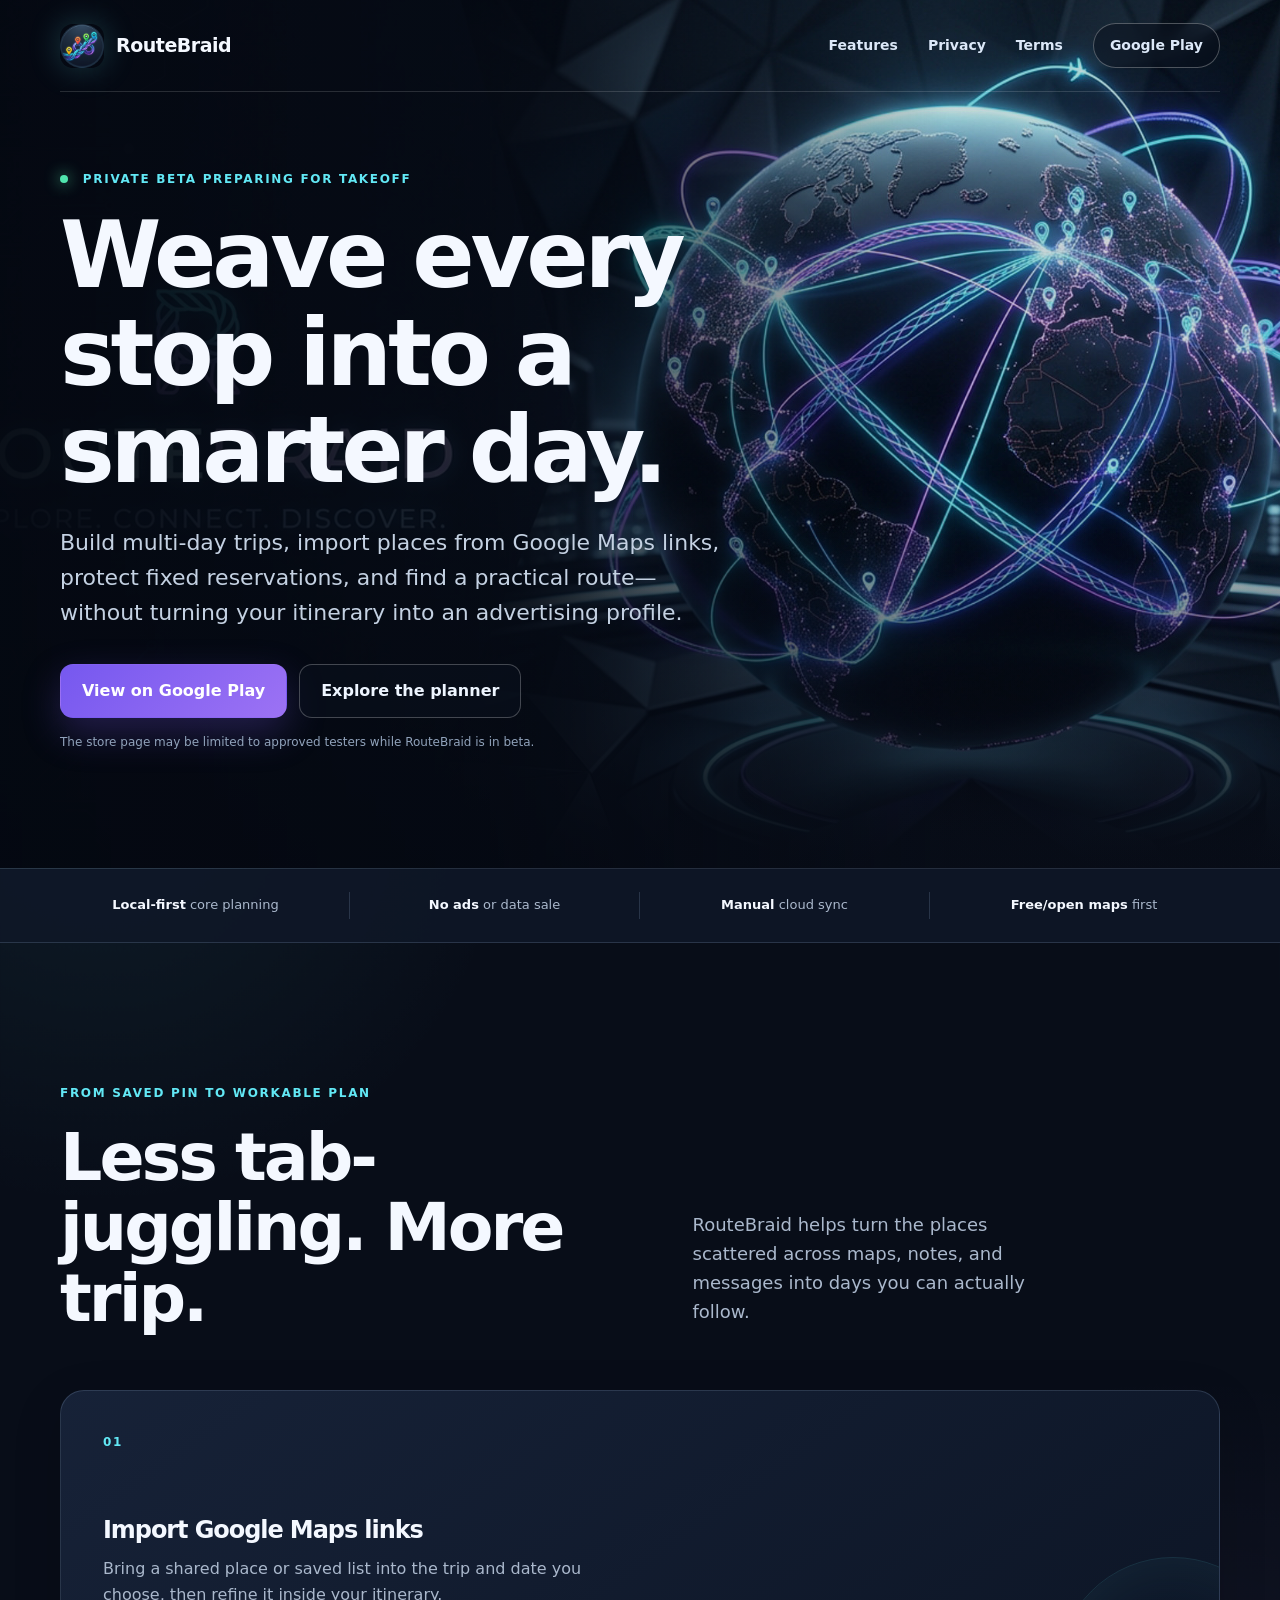
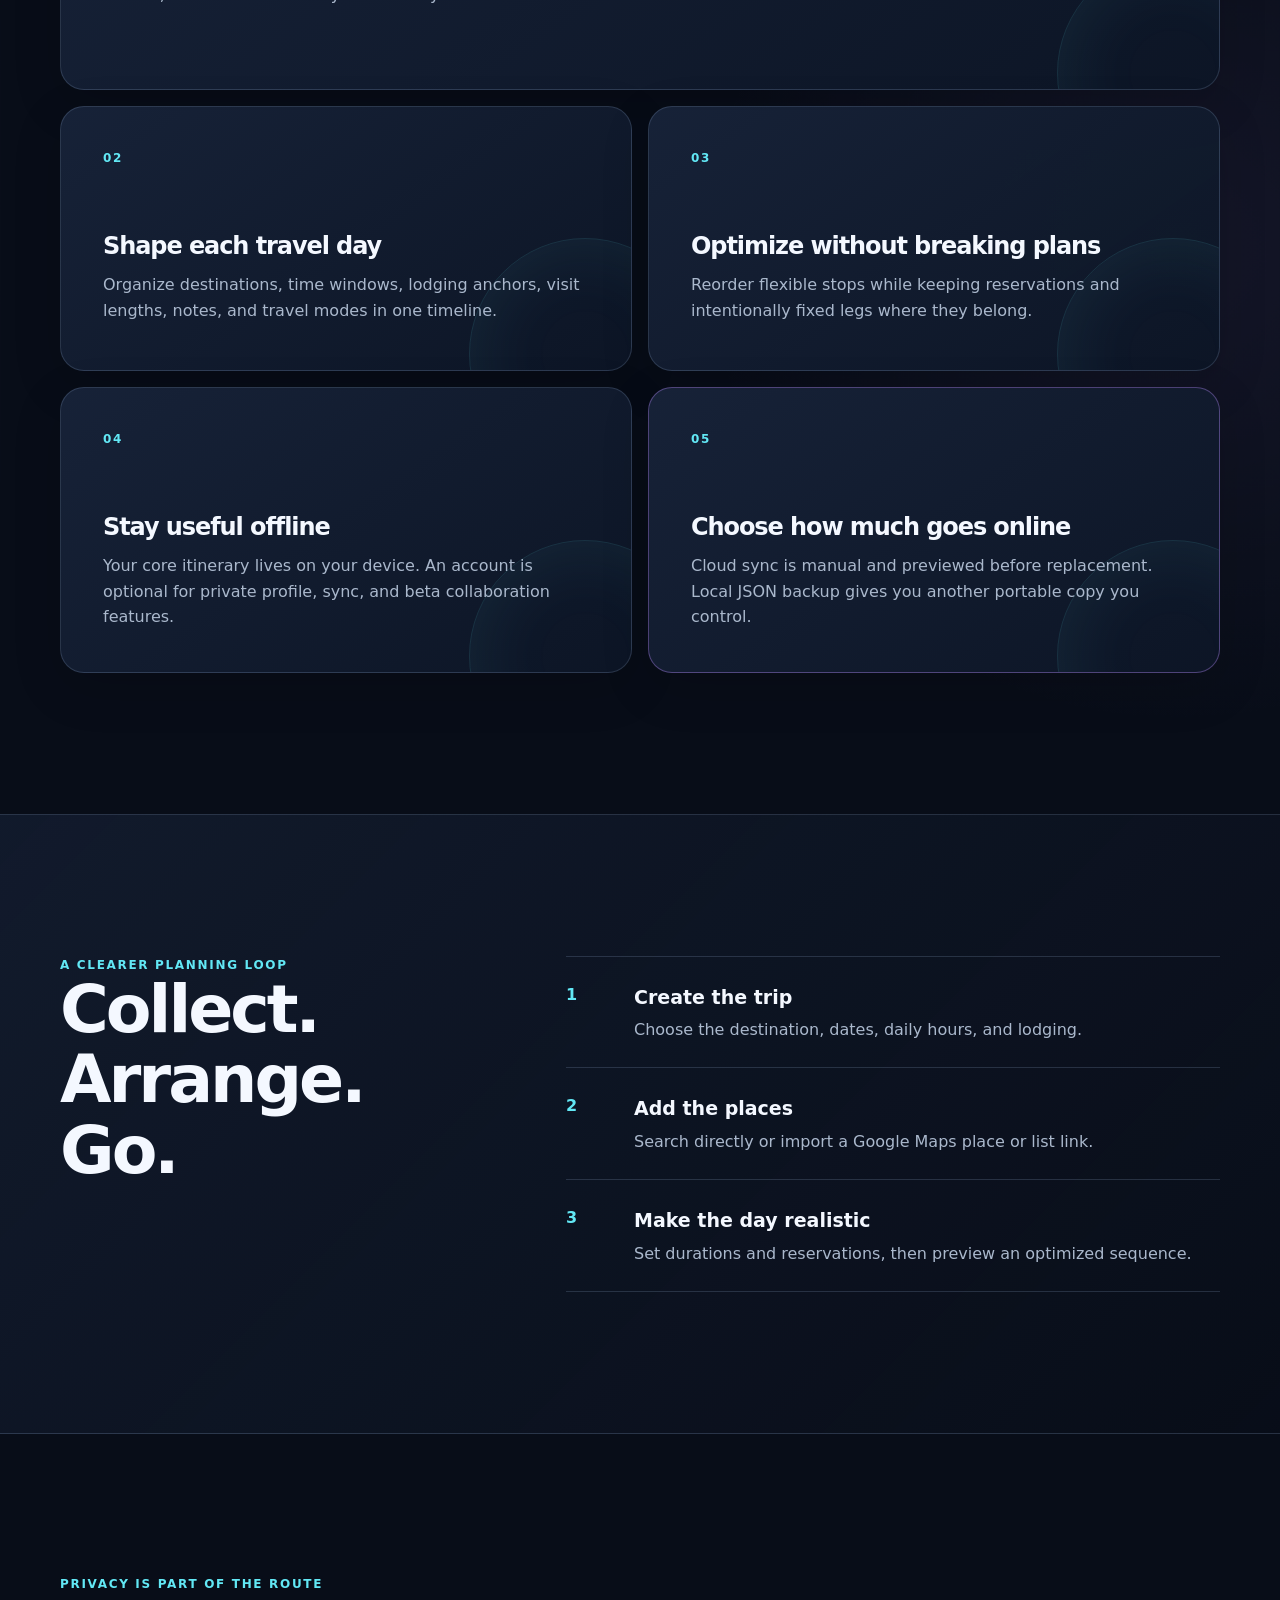
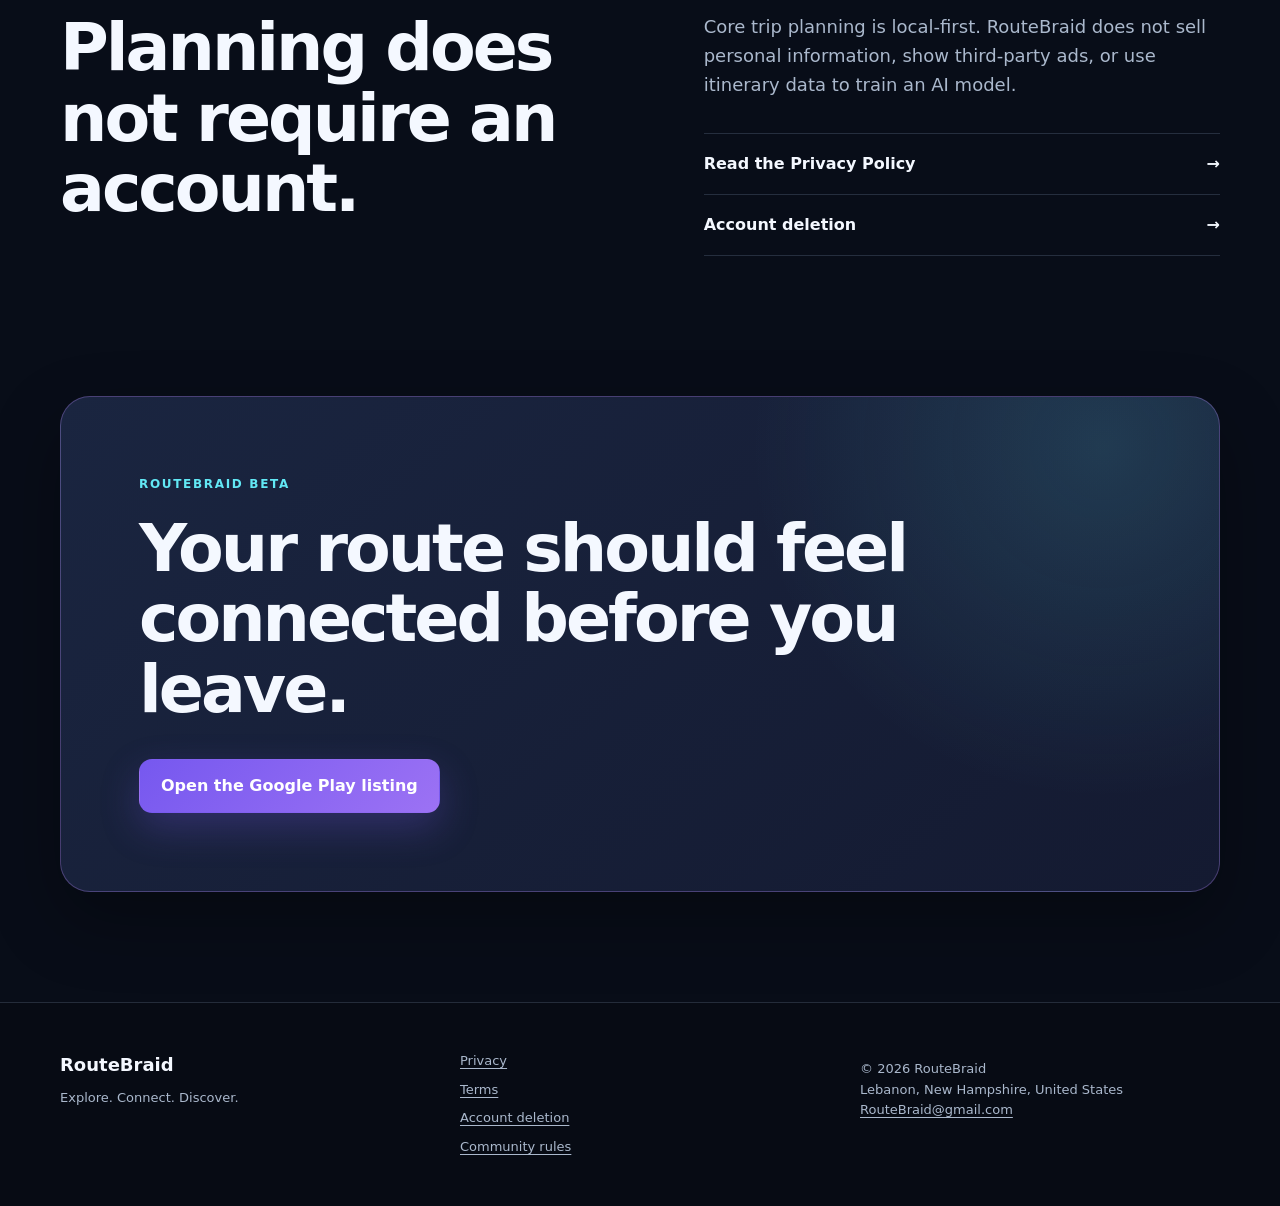
==== index.html @ 851195bb "init" ====
<!doctype html>
<html lang="en">
<head>
  <meta charset="utf-8">
  <meta name="viewport" content="width=device-width, initial-scale=1">
  <meta name="theme-color" content="#0b1020">
  <meta name="description" content="RouteBraid is a privacy-first, local-first trip planner for importing places, organizing multi-day itineraries, and optimizing daily routes.">
  <meta property="og:type" content="website">
  <meta property="og:title" content="RouteBraid — weave a smarter trip">
  <meta property="og:description" content="Import places, organize every day, and turn scattered stops into a practical route.">
  <meta property="og:image" content="assets/routebraid-hero.jpg">
  <meta name="twitter:card" content="summary_large_image">
  <meta name="twitter:title" content="RouteBraid — weave a smarter trip">
  <meta name="twitter:description" content="Import places, organize every day, and turn scattered stops into a practical route.">
  <meta name="twitter:image" content="assets/routebraid-hero.jpg">
  <title>RouteBraid — Smart, private trip planning</title>
  <link rel="icon" href="assets/app-icon.png">
  <link rel="stylesheet" href="assets/styles.css">
</head>
<body>
  <a class="skip-link" href="#main">Skip to content</a>
  <header class="site-header">
    <a class="brand" href="./" aria-label="RouteBraid home">
      <img src="assets/app-icon.png" alt="" width="44" height="44">
      <span>RouteBraid</span>
    </a>
    <nav class="site-nav" aria-label="Primary navigation">
      <a href="#features">Features</a>
      <a href="privacy/">Privacy</a>
      <a href="terms/">Terms</a>
      <a class="nav-cta" href="https://play.google.com/store/apps/details?id=com.routebraid.app" rel="noopener">Google Play</a>
    </nav>
  </header>

  <main id="main">
    <section class="hero" aria-labelledby="hero-title">
      <div class="hero-image" role="img" aria-label="Glowing braided travel routes circling a globe"></div>
      <div class="hero-shade"></div>
      <div class="hero-content shell">
        <p class="eyebrow"><span class="status-dot"></span> Private beta preparing for takeoff</p>
        <h1 id="hero-title">Weave every stop into a smarter day.</h1>
        <p class="hero-copy">Build multi-day trips, import places from Google Maps links, protect fixed reservations, and find a practical route—without turning your itinerary into an advertising profile.</p>
        <div class="hero-actions">
          <a class="button button-primary" href="https://play.google.com/store/apps/details?id=com.routebraid.app" rel="noopener">View on Google Play</a>
          <a class="button button-quiet" href="#features">Explore the planner</a>
        </div>
        <p class="availability">The store page may be limited to approved testers while RouteBraid is in beta.</p>
      </div>
    </section>

    <section class="signal-strip" aria-label="RouteBraid highlights">
      <div class="shell signal-grid">
        <span><strong>Local-first</strong> core planning</span>
        <span><strong>No ads</strong> or data sale</span>
        <span><strong>Manual</strong> cloud sync</span>
        <span><strong>Free/open maps</strong> first</span>
      </div>
    </section>

    <section class="section shell" id="features" aria-labelledby="features-title">
      <div class="section-heading">
        <p class="eyebrow">From saved pin to workable plan</p>
        <h2 id="features-title">Less tab-juggling. More trip.</h2>
        <p>RouteBraid helps turn the places scattered across maps, notes, and messages into days you can actually follow.</p>
      </div>
      <div class="feature-grid">
        <article class="feature-card feature-wide">
          <span class="feature-number">01</span>
          <h3>Import Google Maps links</h3>
          <p>Bring a shared place or saved list into the trip and date you choose, then refine it inside your itinerary.</p>
        </article>
        <article class="feature-card">
          <span class="feature-number">02</span>
          <h3>Shape each travel day</h3>
          <p>Organize destinations, time windows, lodging anchors, visit lengths, notes, and travel modes in one timeline.</p>
        </article>
        <article class="feature-card">
          <span class="feature-number">03</span>
          <h3>Optimize without breaking plans</h3>
          <p>Reorder flexible stops while keeping reservations and intentionally fixed legs where they belong.</p>
        </article>
        <article class="feature-card">
          <span class="feature-number">04</span>
          <h3>Stay useful offline</h3>
          <p>Your core itinerary lives on your device. An account is optional for private profile, sync, and beta collaboration features.</p>
        </article>
        <article class="feature-card feature-accent">
          <span class="feature-number">05</span>
          <h3>Choose how much goes online</h3>
          <p>Cloud sync is manual and previewed before replacement. Local JSON backup gives you another portable copy you control.</p>
        </article>
      </div>
    </section>

    <section class="section process-section" aria-labelledby="process-title">
      <div class="shell process-layout">
        <div class="section-heading compact">
          <p class="eyebrow">A clearer planning loop</p>
          <h2 id="process-title">Collect. Arrange. Go.</h2>
        </div>
        <ol class="process-list">
          <li><span>1</span><div><strong>Create the trip</strong><p>Choose the destination, dates, daily hours, and lodging.</p></div></li>
          <li><span>2</span><div><strong>Add the places</strong><p>Search directly or import a Google Maps place or list link.</p></div></li>
          <li><span>3</span><div><strong>Make the day realistic</strong><p>Set durations and reservations, then preview an optimized sequence.</p></div></li>
        </ol>
      </div>
    </section>

    <section class="section shell privacy-panel" aria-labelledby="privacy-title">
      <div>
        <p class="eyebrow">Privacy is part of the route</p>
        <h2 id="privacy-title">Planning does not require an account.</h2>
      </div>
      <div class="privacy-copy">
        <p>Core trip planning is local-first. RouteBraid does not sell personal information, show third-party ads, or use itinerary data to train an AI model.</p>
        <div class="text-links">
          <a href="privacy/">Read the Privacy Policy <span aria-hidden="true">→</span></a>
          <a href="account-deletion/">Account deletion <span aria-hidden="true">→</span></a>
        </div>
      </div>
    </section>

    <section class="section shell final-cta" aria-labelledby="cta-title">
      <p class="eyebrow">RouteBraid beta</p>
      <h2 id="cta-title">Your route should feel connected before you leave.</h2>
      <a class="button button-primary" href="https://play.google.com/store/apps/details?id=com.routebraid.app" rel="noopener">Open the Google Play listing</a>
    </section>
  </main>

  <footer class="site-footer">
    <div class="shell footer-grid">
      <div><strong>RouteBraid</strong><p>Explore. Connect. Discover.</p></div>
      <nav aria-label="Legal navigation">
        <a href="privacy/">Privacy</a>
        <a href="terms/">Terms</a>
        <a href="account-deletion/">Account deletion</a>
        <a href="community/">Community rules</a>
      </nav>
      <p>© 2026 RouteBraid<br>Lebanon, New Hampshire, United States<br><a href="mailto:RouteBraid@gmail.com">RouteBraid@gmail.com</a></p>
    </div>
  </footer>
</body>
</html>
---- assets/styles.css ----
:root {
  color-scheme: dark;
  --bg: #080d18;
  --bg-raised: #0f1728;
  --surface: #131d30;
  --surface-soft: #18243a;
  --line: rgba(168, 193, 231, 0.18);
  --text: #f4f8ff;
  --muted: #aab8cc;
  --cyan: #62e8f5;
  --violet: #b98cff;
  --primary: #8b6df6;
  --primary-strong: #7658ef;
  --shadow: 0 28px 70px rgba(0, 0, 0, 0.3);
  font-family: Inter, ui-sans-serif, system-ui, -apple-system, BlinkMacSystemFont, "Segoe UI", sans-serif;
}

* { box-sizing: border-box; }

html {
  scroll-behavior: smooth;
  background: var(--bg);
}

body {
  margin: 0;
  background:
    radial-gradient(circle at 8% 18%, rgba(98, 232, 245, 0.07), transparent 26rem),
    radial-gradient(circle at 92% 42%, rgba(185, 140, 255, 0.07), transparent 30rem),
    var(--bg);
  color: var(--text);
  font-family: inherit;
  line-height: 1.6;
}

img { max-width: 100%; }
a { color: inherit; }

.skip-link {
  position: fixed;
  z-index: 100;
  top: 12px;
  left: 12px;
  padding: 10px 14px;
  border-radius: 8px;
  background: #fff;
  color: #101524;
  transform: translateY(-150%);
}

.skip-link:focus { transform: translateY(0); }

.shell {
  width: min(1160px, calc(100% - 40px));
  margin-inline: auto;
}

.site-header {
  position: absolute;
  z-index: 10;
  top: 0;
  left: 50%;
  display: flex;
  width: min(1160px, calc(100% - 40px));
  min-height: 92px;
  align-items: center;
  justify-content: space-between;
  gap: 28px;
  border-bottom: 1px solid rgba(255, 255, 255, 0.14);
  transform: translateX(-50%);
}

.brand {
  display: inline-flex;
  align-items: center;
  gap: 12px;
  font-size: 19px;
  font-weight: 850;
  letter-spacing: -0.025em;
  text-decoration: none;
}

.brand img {
  width: 44px;
  height: 44px;
  border-radius: 13px;
  box-shadow: 0 0 32px rgba(98, 232, 245, 0.22);
}

.site-nav {
  display: flex;
  align-items: center;
  gap: clamp(14px, 2.4vw, 30px);
  color: #dce8f8;
  font-size: 14px;
  font-weight: 700;
}

.site-nav a { text-decoration: none; }
.site-nav a:hover { color: var(--cyan); }

.site-nav .nav-cta {
  padding: 10px 16px;
  border: 1px solid rgba(255, 255, 255, 0.28);
  border-radius: 999px;
  background: rgba(8, 13, 24, 0.42);
  backdrop-filter: blur(10px);
}

.hero {
  position: relative;
  display: grid;
  min-height: 780px;
  align-items: end;
  overflow: hidden;
  border-bottom: 1px solid var(--line);
}

.hero-image,
.hero-shade {
  position: absolute;
  inset: 0;
}

.hero-image {
  background-image: url("routebraid-hero.jpg");
  background-position: center;
  background-size: cover;
  transform: scale(1.025);
}

.hero-shade {
  background:
    linear-gradient(90deg, rgba(4, 8, 17, 0.97) 0%, rgba(4, 8, 17, 0.84) 38%, rgba(4, 8, 17, 0.16) 74%),
    linear-gradient(0deg, #080d18 0%, transparent 44%);
}

.hero-content {
  position: relative;
  z-index: 1;
  padding-top: 170px;
  padding-bottom: 116px;
}

.eyebrow {
  margin: 0 0 18px;
  color: var(--cyan);
  font-size: 12px;
  font-weight: 850;
  letter-spacing: 0.14em;
  text-transform: uppercase;
}

.status-dot {
  display: inline-block;
  width: 8px;
  height: 8px;
  margin-right: 9px;
  border-radius: 50%;
  background: #50e5ae;
  box-shadow: 0 0 15px #50e5ae;
}

h1,
h2,
h3 {
  margin-top: 0;
  line-height: 1.06;
  letter-spacing: -0.045em;
}

h1 {
  max-width: 760px;
  margin-bottom: 25px;
  font-size: clamp(52px, 7.4vw, 92px);
}

h2 { font-size: clamp(38px, 5.2vw, 68px); }
h3 { font-size: 24px; }

.hero-copy {
  max-width: 675px;
  margin: 0 0 34px;
  color: #c4d1e2;
  font-size: clamp(18px, 2.2vw, 22px);
}

.hero-actions {
  display: flex;
  flex-wrap: wrap;
  gap: 12px;
}

.button {
  display: inline-flex;
  min-height: 50px;
  align-items: center;
  justify-content: center;
  padding: 13px 21px;
  border: 1px solid transparent;
  border-radius: 13px;
  font-weight: 800;
  text-decoration: none;
  transition: transform 150ms ease, border-color 150ms ease, background 150ms ease;
}

.button:hover { transform: translateY(-2px); }

.button-primary {
  background: linear-gradient(135deg, var(--primary-strong), #9c72f4);
  box-shadow: 0 15px 38px rgba(118, 88, 239, 0.26);
  color: #fff;
}

.button-quiet {
  border-color: rgba(255, 255, 255, 0.24);
  background: rgba(10, 16, 29, 0.64);
  color: #eef5ff;
}

.availability {
  margin: 15px 0 0;
  color: #91a3bb;
  font-size: 12px;
}

.signal-strip {
  border-bottom: 1px solid var(--line);
  background: rgba(15, 23, 40, 0.84);
}

.signal-grid {
  display: grid;
  grid-template-columns: repeat(4, 1fr);
  padding-block: 23px;
  color: var(--muted);
  font-size: 13px;
}

.signal-grid span {
  padding: 3px 18px;
  border-right: 1px solid var(--line);
  text-align: center;
}

.signal-grid span:first-child { padding-left: 0; }
.signal-grid span:last-child { padding-right: 0; border-right: 0; }
.signal-grid strong { color: var(--text); }

.section { padding-block: clamp(84px, 11vw, 148px); }

.section-heading {
  display: grid;
  max-width: 970px;
  grid-template-columns: minmax(0, 1.25fr) minmax(280px, 0.75fr);
  gap: 20px 70px;
  align-items: end;
  margin-bottom: 56px;
}

.section-heading .eyebrow { grid-column: 1 / -1; margin-bottom: -1px; }
.section-heading h2 { margin-bottom: 0; }
.section-heading > p:last-child { margin: 0 0 7px; color: var(--muted); font-size: 18px; }

.feature-grid {
  display: grid;
  grid-template-columns: repeat(2, minmax(0, 1fr));
  gap: 16px;
}

.feature-card {
  position: relative;
  min-height: 265px;
  padding: clamp(26px, 4vw, 42px);
  overflow: hidden;
  border: 1px solid var(--line);
  border-radius: 24px;
  background: linear-gradient(145deg, rgba(24, 36, 58, 0.94), rgba(13, 22, 38, 0.96));
  box-shadow: 0 15px 50px rgba(0, 0, 0, 0.14);
}

.feature-card::after {
  position: absolute;
  right: -70px;
  bottom: -100px;
  width: 230px;
  height: 230px;
  border: 1px solid rgba(98, 232, 245, 0.12);
  border-radius: 50%;
  box-shadow: 0 0 80px rgba(98, 232, 245, 0.08) inset;
  content: "";
}

.feature-wide { grid-column: 1 / -1; min-height: 300px; }
.feature-wide p { max-width: 650px; }
.feature-accent { border-color: rgba(185, 140, 255, 0.36); }

.feature-number {
  display: block;
  margin-bottom: 66px;
  color: var(--cyan);
  font-size: 12px;
  font-weight: 850;
  letter-spacing: 0.14em;
}

.feature-card h3 { max-width: 600px; margin-bottom: 13px; }
.feature-card p { position: relative; z-index: 1; max-width: 520px; margin: 0; color: var(--muted); }

.process-section {
  border-block: 1px solid var(--line);
  background: linear-gradient(135deg, rgba(19, 29, 48, 0.82), rgba(8, 13, 24, 0.6));
}

.process-layout {
  display: grid;
  grid-template-columns: 0.8fr 1.2fr;
  gap: 70px;
}

.section-heading.compact {
  display: block;
  margin: 0;
}

.process-list {
  margin: 0;
  padding: 0;
  list-style: none;
}

.process-list li {
  display: grid;
  grid-template-columns: 48px 1fr;
  gap: 20px;
  padding: 25px 0;
  border-top: 1px solid var(--line);
}

.process-list li:last-child { border-bottom: 1px solid var(--line); }
.process-list > li > span { color: var(--cyan); font-weight: 850; }
.process-list strong { font-size: 19px; }
.process-list p { margin: 5px 0 0; color: var(--muted); }

.privacy-panel {
  display: grid;
  grid-template-columns: 1fr 0.9fr;
  gap: 70px;
  align-items: start;
}

.privacy-panel h2 { margin-bottom: 0; }
.privacy-copy > p { margin-top: 38px; color: var(--muted); font-size: 18px; }

.text-links {
  display: grid;
  gap: 0;
  margin-top: 34px;
  border-top: 1px solid var(--line);
}

.text-links a {
  display: flex;
  justify-content: space-between;
  padding: 17px 0;
  border-bottom: 1px solid var(--line);
  font-weight: 800;
  text-decoration: none;
}

.text-links a:hover { color: var(--cyan); }

.final-cta {
  margin-bottom: 110px;
  padding: clamp(42px, 7vw, 78px);
  border: 1px solid rgba(185, 140, 255, 0.3);
  border-radius: 30px;
  background:
    radial-gradient(circle at 90% 10%, rgba(98, 232, 245, 0.14), transparent 22rem),
    linear-gradient(140deg, #1a2540, #141a31);
  box-shadow: var(--shadow);
}

.final-cta h2 { max-width: 830px; margin-bottom: 35px; }

.site-footer {
  padding: 48px 0;
  border-top: 1px solid var(--line);
  background: #070b14;
}

.footer-grid {
  display: grid;
  grid-template-columns: 1fr 1fr 1fr;
  gap: 40px;
  color: var(--muted);
  font-size: 13px;
}

.footer-grid strong { color: var(--text); font-size: 18px; }
.footer-grid p { margin: 8px 0 0; }
.footer-grid nav { display: grid; align-content: start; gap: 8px; }
.footer-grid a { text-underline-offset: 3px; }

/* Legal pages */
.legal-page .site-header {
  position: relative;
  left: auto;
  transform: none;
}

.legal-page .site-nav a[aria-current="page"] { color: var(--cyan); }

.legal-main {
  padding: 82px 0 120px;
}

.legal-intro {
  max-width: 820px;
  margin-bottom: 46px;
}

.legal-intro h1 {
  margin-bottom: 20px;
  font-size: clamp(46px, 6.5vw, 78px);
}

.legal-intro p { color: var(--muted); font-size: 18px; }

.legal-layout {
  display: grid;
  grid-template-columns: 220px minmax(0, 780px);
  gap: 54px;
  align-items: start;
}

.legal-side {
  position: sticky;
  top: 28px;
  display: grid;
  gap: 6px;
}

.legal-side a {
  padding: 9px 12px;
  border-radius: 9px;
  color: var(--muted);
  font-size: 13px;
  font-weight: 700;
  text-decoration: none;
}

.legal-side a:hover,
.legal-side a[aria-current="page"] {
  background: var(--surface-soft);
  color: var(--text);
}

.legal-document {
  padding: clamp(28px, 5vw, 58px);
  border: 1px solid var(--line);
  border-radius: 28px;
  background: rgba(17, 27, 45, 0.92);
  box-shadow: var(--shadow);
}

.legal-document h1 {
  margin-bottom: 28px;
  font-size: clamp(34px, 5vw, 52px);
}

.legal-document h2 {
  margin: 46px 0 15px;
  padding-top: 9px;
  font-size: clamp(23px, 3.5vw, 30px);
  letter-spacing: -0.025em;
}

.legal-document p,
.legal-document li { color: #c3cede; }
.legal-document p { margin: 0 0 17px; }
.legal-document ul,
.legal-document ol { margin: 0 0 22px; padding-left: 24px; }
.legal-document li + li { margin-top: 9px; }
.legal-document strong { color: #f3f7fe; }
.legal-document a { color: var(--cyan); }

a:focus-visible,
.button:focus-visible {
  outline: 3px solid var(--cyan);
  outline-offset: 4px;
}

@media (max-width: 820px) {
  .site-header { min-height: 78px; }
  .site-nav a:not(.nav-cta) { display: none; }
  .hero { min-height: 720px; }
  .hero-shade {
    background:
      linear-gradient(90deg, rgba(4, 8, 17, 0.95), rgba(4, 8, 17, 0.52)),
      linear-gradient(0deg, #080d18 0%, transparent 52%);
  }
  .hero-content { padding-bottom: 84px; }
  .signal-grid { grid-template-columns: repeat(2, 1fr); row-gap: 14px; }
  .signal-grid span:nth-child(2) { border-right: 0; }
  .section-heading,
  .process-layout,
  .privacy-panel { grid-template-columns: 1fr; }
  .section-heading { gap: 20px; }
  .process-layout,
  .privacy-panel { gap: 44px; }
  .privacy-copy > p { margin-top: 0; }
  .legal-layout { grid-template-columns: 1fr; gap: 24px; }
  .legal-side {
    position: static;
    display: flex;
    padding-bottom: 8px;
    overflow-x: auto;
  }
  .legal-side a { flex: 0 0 auto; }
}

@media (max-width: 580px) {
  .shell,
  .site-header { width: min(100% - 28px, 1160px); }
  .brand img { width: 38px; height: 38px; }
  .site-nav { gap: 8px; }
  .site-nav .nav-cta { padding: 8px 12px; font-size: 12px; }
  .hero { min-height: 700px; }
  .hero-image { background-position: 64% center; }
  .hero-content { padding-top: 145px; }
  h1 { font-size: clamp(46px, 15vw, 66px); }
  .signal-grid { grid-template-columns: 1fr; }
  .signal-grid span { border-right: 0; text-align: left; padding-inline: 0; }
  .feature-grid { grid-template-columns: 1fr; }
  .feature-wide { grid-column: auto; }
  .feature-number { margin-bottom: 42px; }
  .footer-grid { grid-template-columns: 1fr; }
  .legal-main { padding-top: 48px; }
  .legal-document { border-radius: 20px; }
}

@media (prefers-reduced-motion: reduce) {
  html { scroll-behavior: auto; }
  .button { transition: none; }
}

@media print {
  :root { color-scheme: light; }
  body,
  .legal-page { background: #fff; color: #111; }
  .site-header,
  .legal-side,
  .site-footer { display: none; }
  .legal-main { padding: 0; }
  .legal-layout { display: block; }
  .legal-document { padding: 0; border: 0; box-shadow: none; background: #fff; }
  .legal-document p,
  .legal-document li { color: #222; }
  .legal-document strong { color: #111; }
}
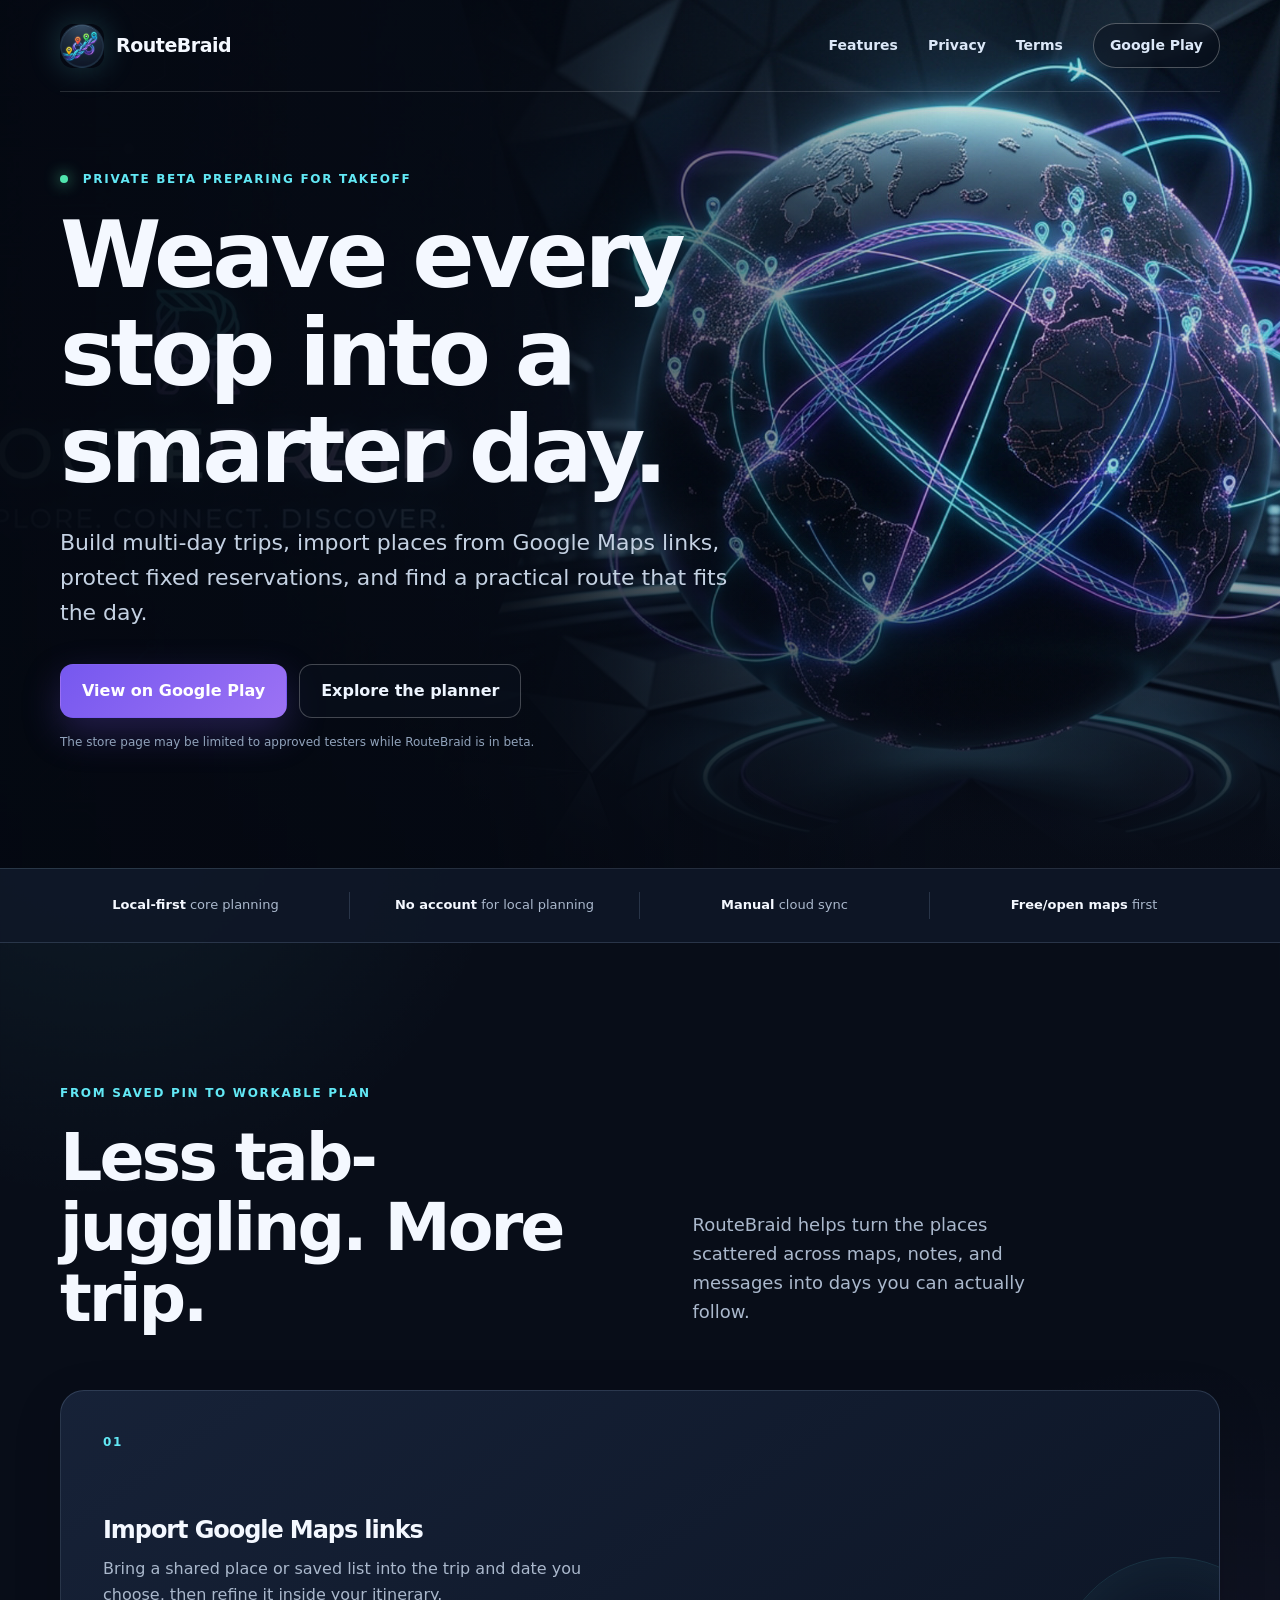
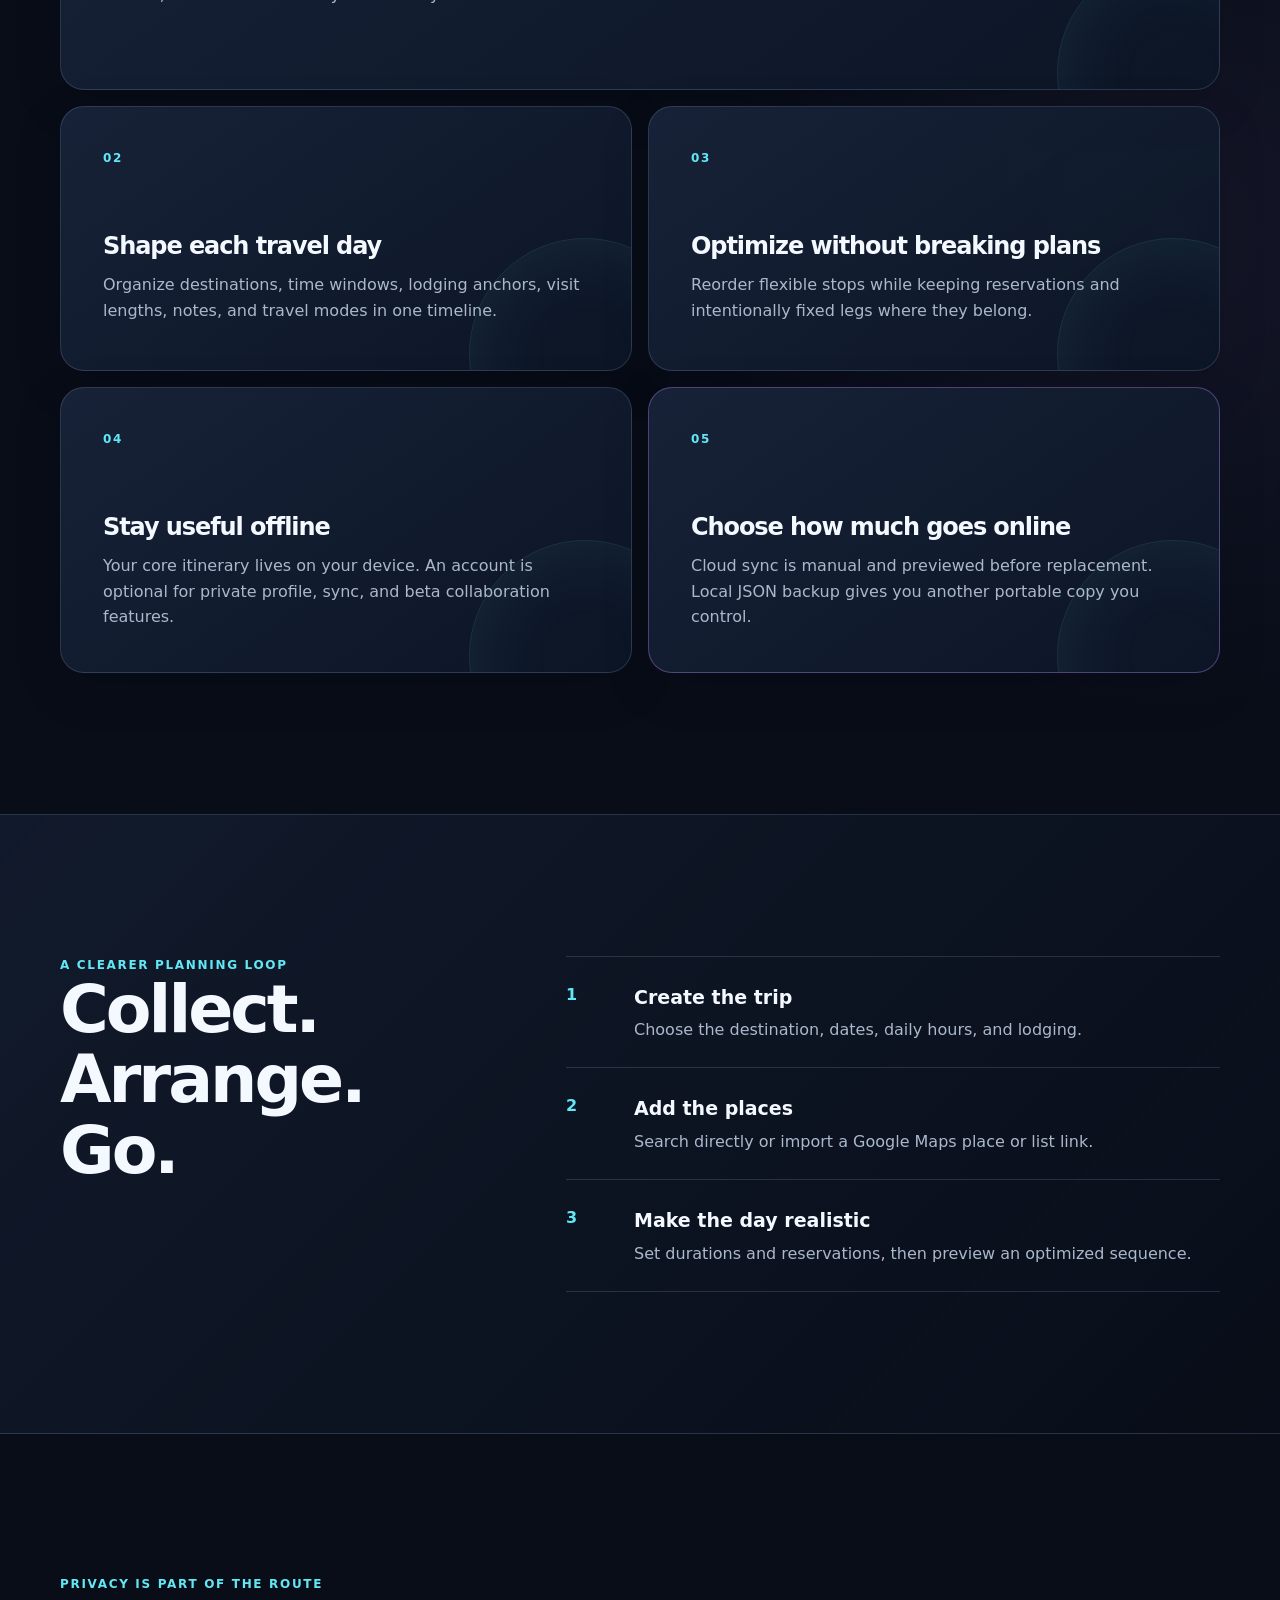
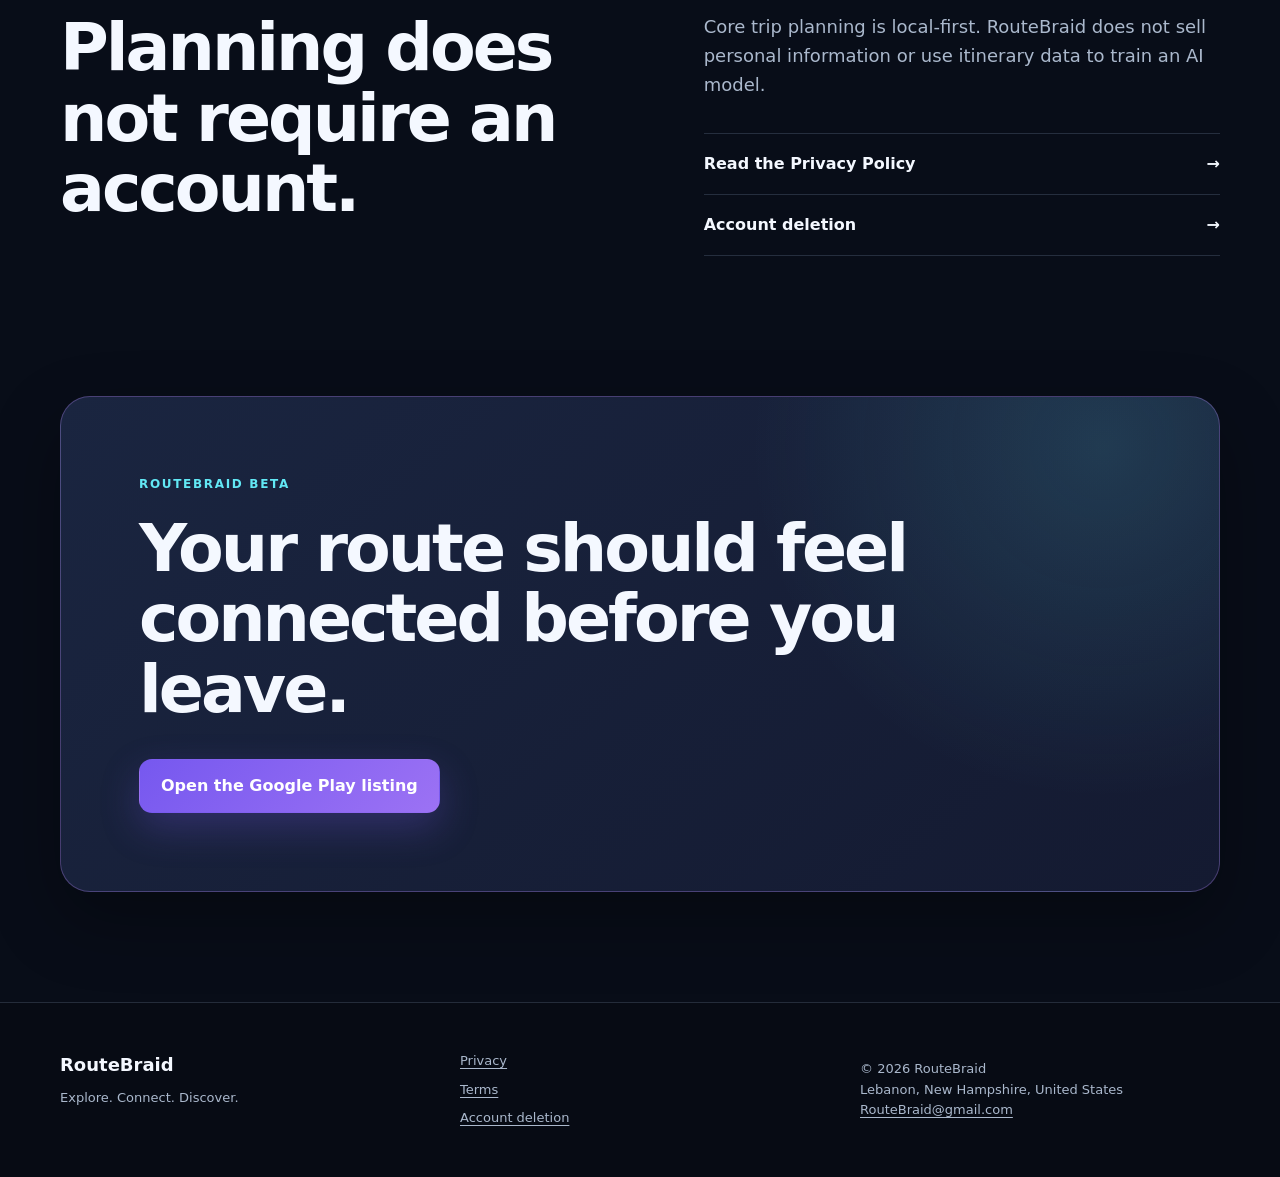
==== commit 4e4f6450: "site update" ====
--- a/index.html
+++ b/index.html
@@ -39,7 +39,7 @@
       <div class="hero-content shell">
         <p class="eyebrow"><span class="status-dot"></span> Private beta preparing for takeoff</p>
         <h1 id="hero-title">Weave every stop into a smarter day.</h1>
-        <p class="hero-copy">Build multi-day trips, import places from Google Maps links, protect fixed reservations, and find a practical route—without turning your itinerary into an advertising profile.</p>
+        <p class="hero-copy">Build multi-day trips, import places from Google Maps links, protect fixed reservations, and find a practical route that fits the day.</p>
         <div class="hero-actions">
           <a class="button button-primary" href="https://play.google.com/store/apps/details?id=com.routebraid.app" rel="noopener">View on Google Play</a>
           <a class="button button-quiet" href="#features">Explore the planner</a>
@@ -51,7 +51,7 @@
     <section class="signal-strip" aria-label="RouteBraid highlights">
       <div class="shell signal-grid">
         <span><strong>Local-first</strong> core planning</span>
-        <span><strong>No ads</strong> or data sale</span>
+        <span><strong>No account</strong> for local planning</span>
         <span><strong>Manual</strong> cloud sync</span>
         <span><strong>Free/open maps</strong> first</span>
       </div>
@@ -112,7 +112,7 @@
         <h2 id="privacy-title">Planning does not require an account.</h2>
       </div>
       <div class="privacy-copy">
-        <p>Core trip planning is local-first. RouteBraid does not sell personal information, show third-party ads, or use itinerary data to train an AI model.</p>
+        <p>Core trip planning is local-first. RouteBraid does not sell personal information or use itinerary data to train an AI model.</p>
         <div class="text-links">
           <a href="privacy/">Read the Privacy Policy <span aria-hidden="true">→</span></a>
           <a href="account-deletion/">Account deletion <span aria-hidden="true">→</span></a>
@@ -134,11 +134,9 @@
         <a href="privacy/">Privacy</a>
         <a href="terms/">Terms</a>
         <a href="account-deletion/">Account deletion</a>
-        <a href="community/">Community rules</a>
       </nav>
       <p>© 2026 RouteBraid<br>Lebanon, New Hampshire, United States<br><a href="mailto:RouteBraid@gmail.com">RouteBraid@gmail.com</a></p>
     </div>
   </footer>
 </body>
 </html>
-
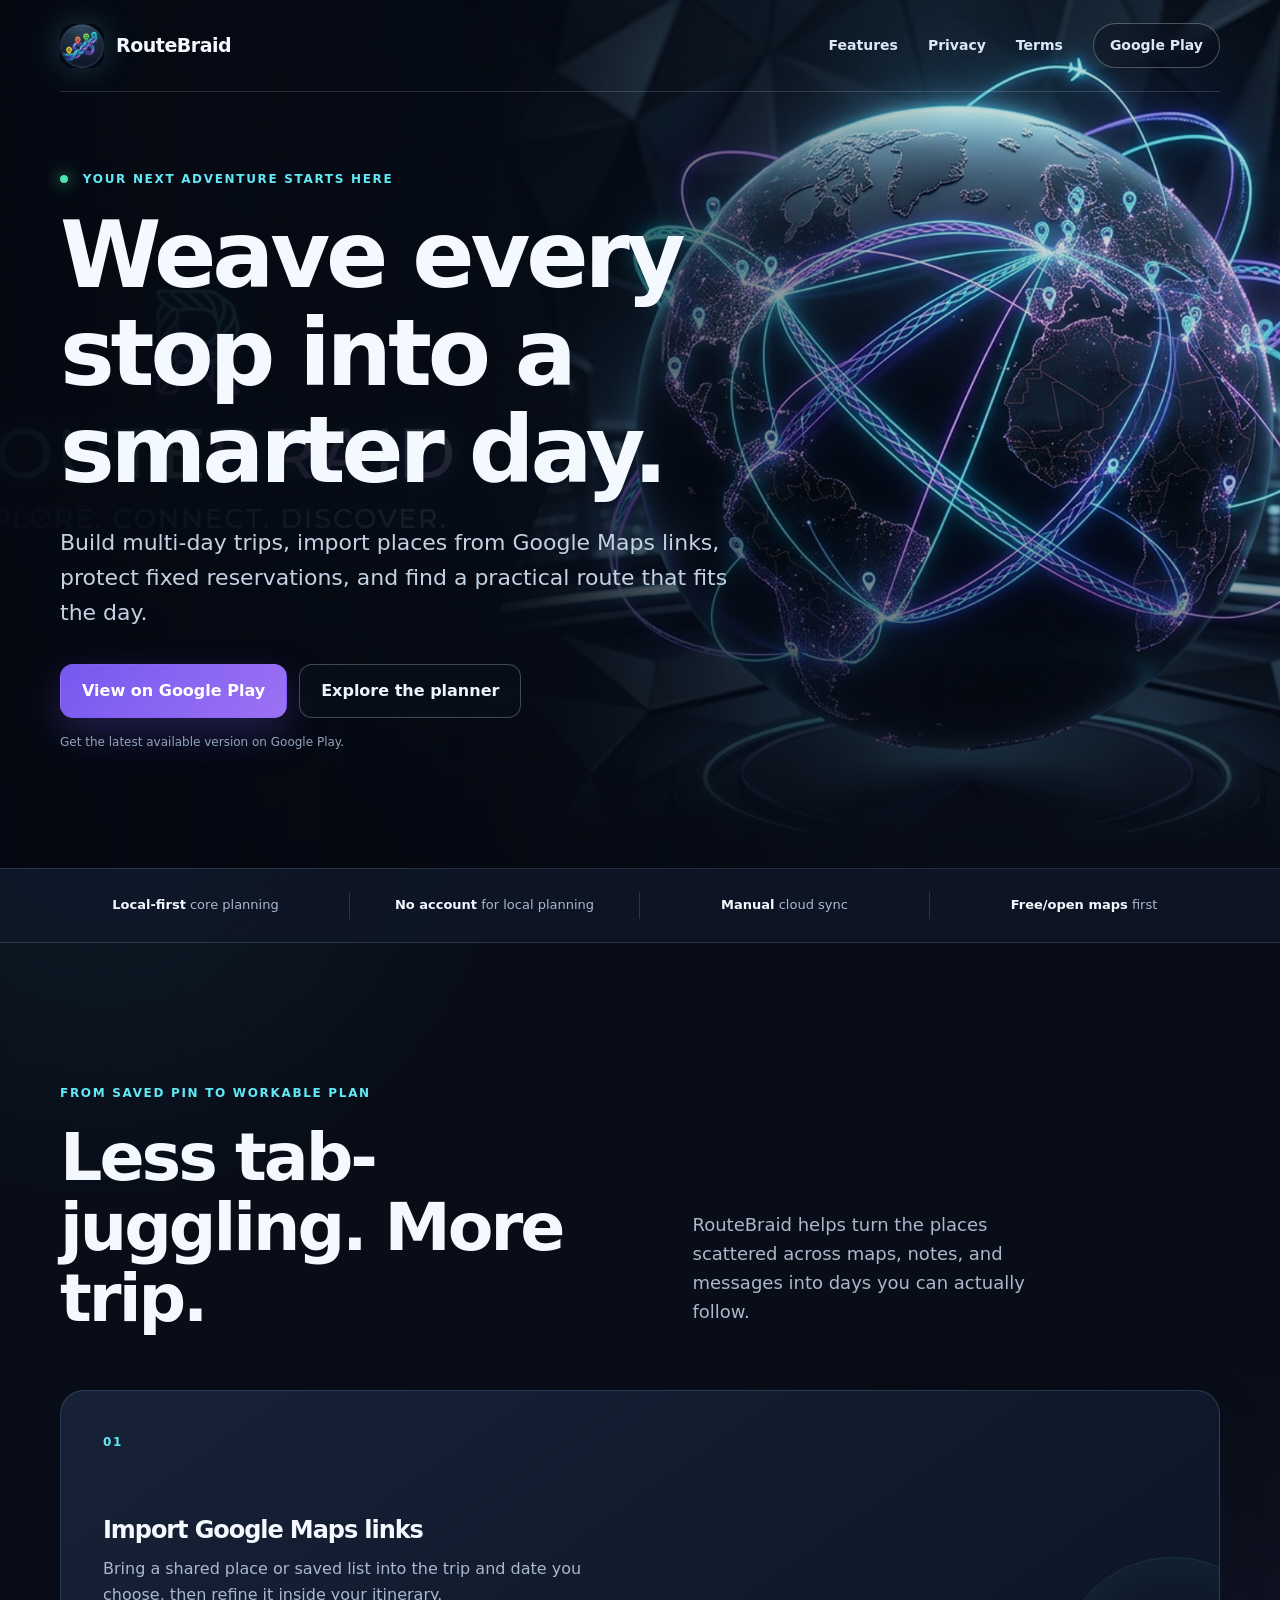
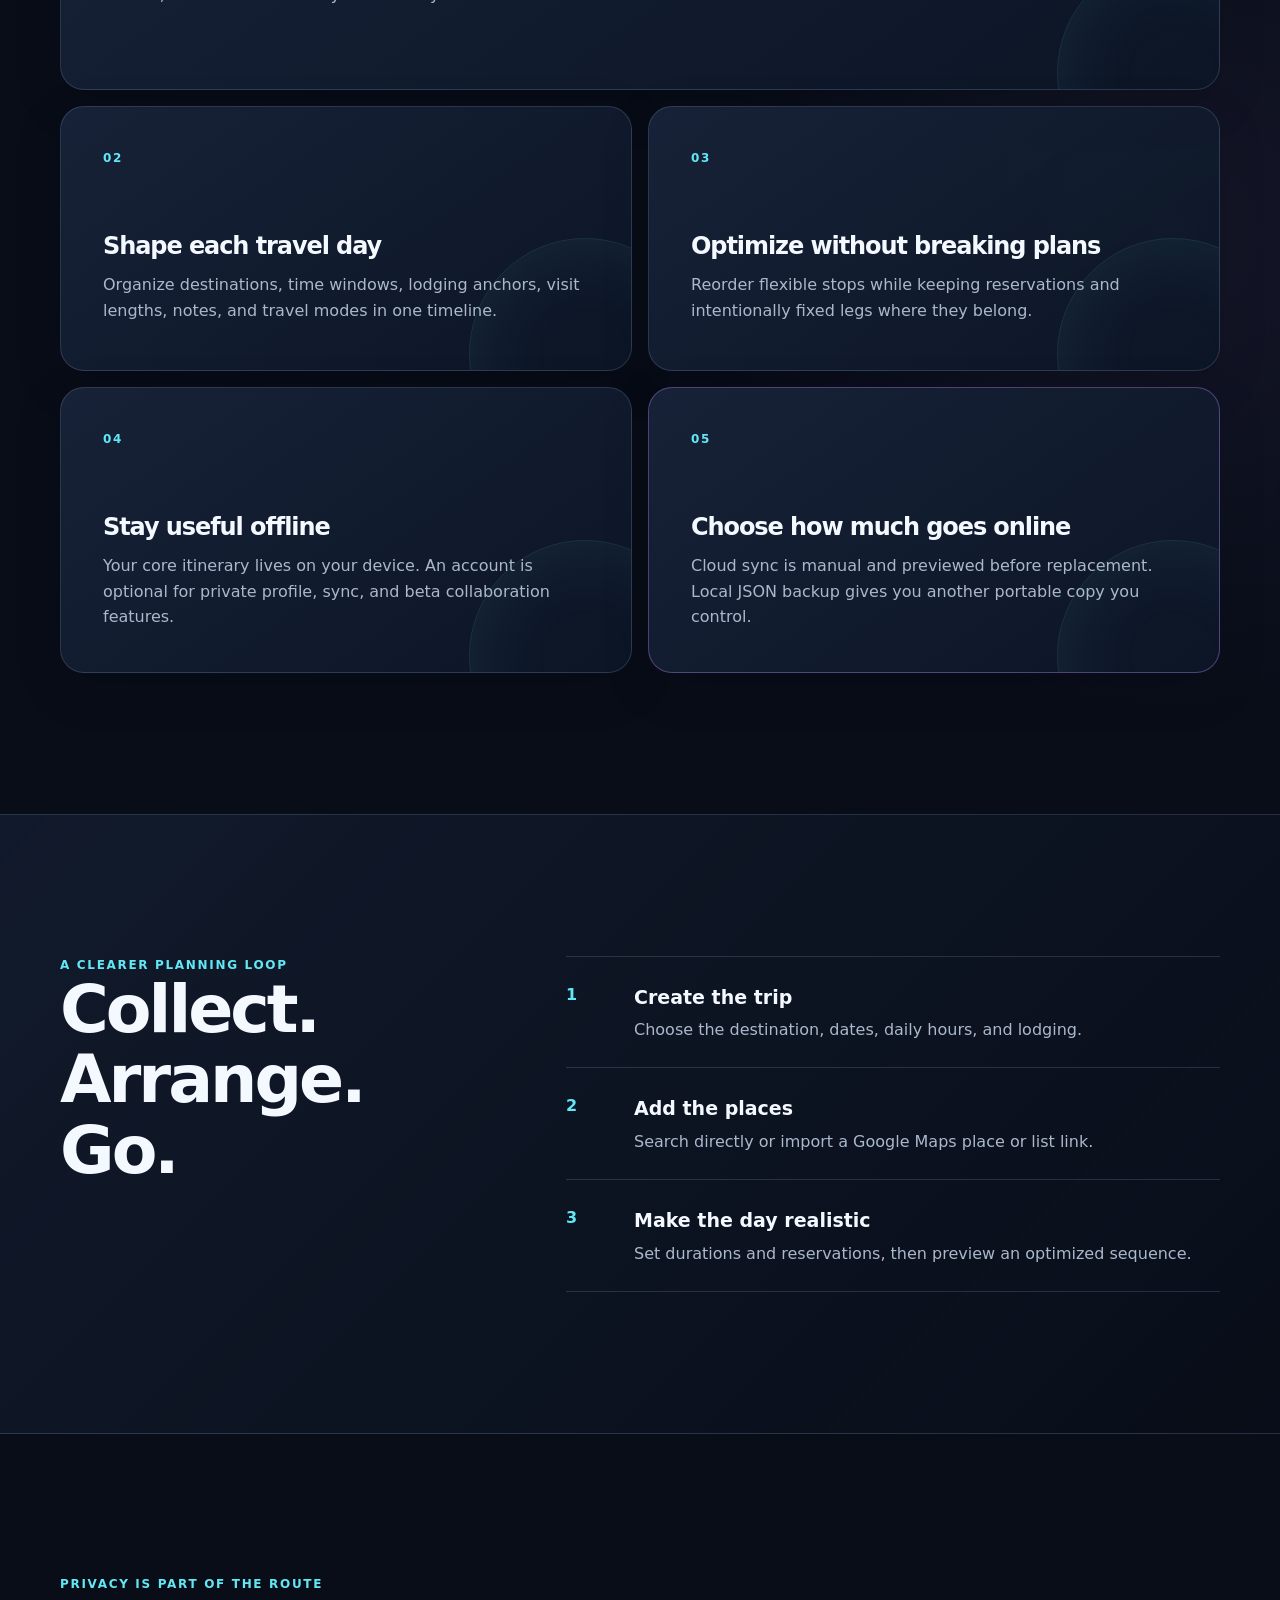
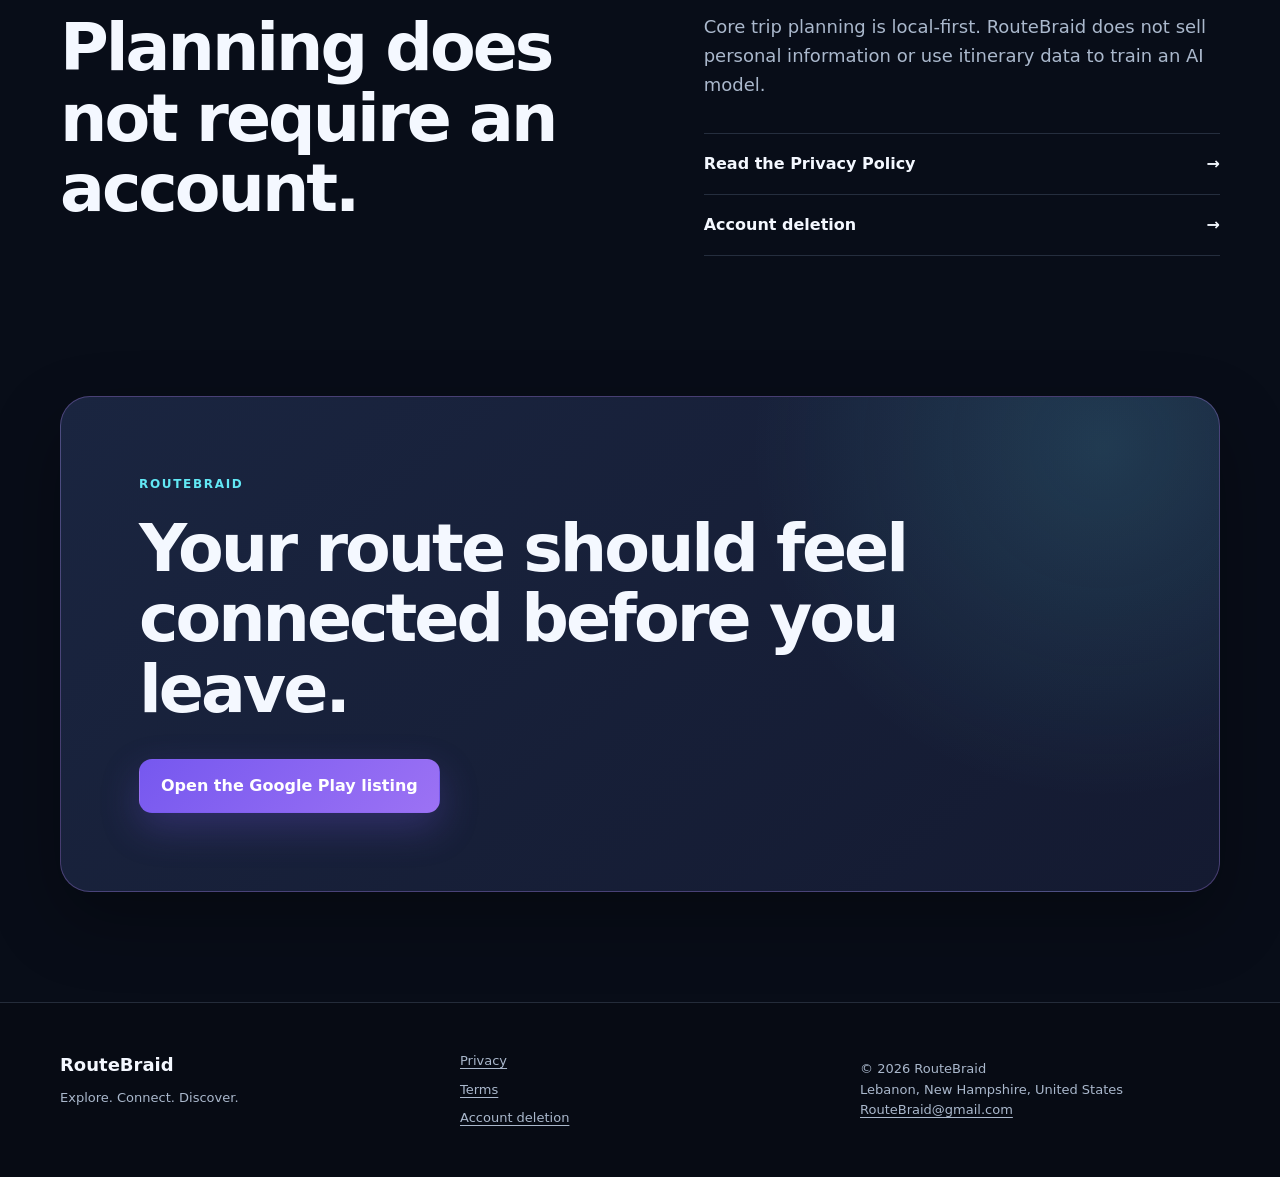
==== commit 8e66833c: "Update website copy for open availability" ====
--- a/index.html
+++ b/index.html
@@ -37,14 +37,14 @@
       <div class="hero-image" role="img" aria-label="Glowing braided travel routes circling a globe"></div>
       <div class="hero-shade"></div>
       <div class="hero-content shell">
-        <p class="eyebrow"><span class="status-dot"></span> Private beta preparing for takeoff</p>
+        <p class="eyebrow"><span class="status-dot"></span> Your next adventure starts here</p>
         <h1 id="hero-title">Weave every stop into a smarter day.</h1>
         <p class="hero-copy">Build multi-day trips, import places from Google Maps links, protect fixed reservations, and find a practical route that fits the day.</p>
         <div class="hero-actions">
           <a class="button button-primary" href="https://play.google.com/store/apps/details?id=com.routebraid.app" rel="noopener">View on Google Play</a>
           <a class="button button-quiet" href="#features">Explore the planner</a>
         </div>
-        <p class="availability">The store page may be limited to approved testers while RouteBraid is in beta.</p>
+        <p class="availability">Get the latest available version on Google Play.</p>
       </div>
     </section>
 
@@ -121,7 +121,7 @@
     </section>
 
     <section class="section shell final-cta" aria-labelledby="cta-title">
-      <p class="eyebrow">RouteBraid beta</p>
+      <p class="eyebrow">RouteBraid</p>
       <h2 id="cta-title">Your route should feel connected before you leave.</h2>
       <a class="button button-primary" href="https://play.google.com/store/apps/details?id=com.routebraid.app" rel="noopener">Open the Google Play listing</a>
     </section>
